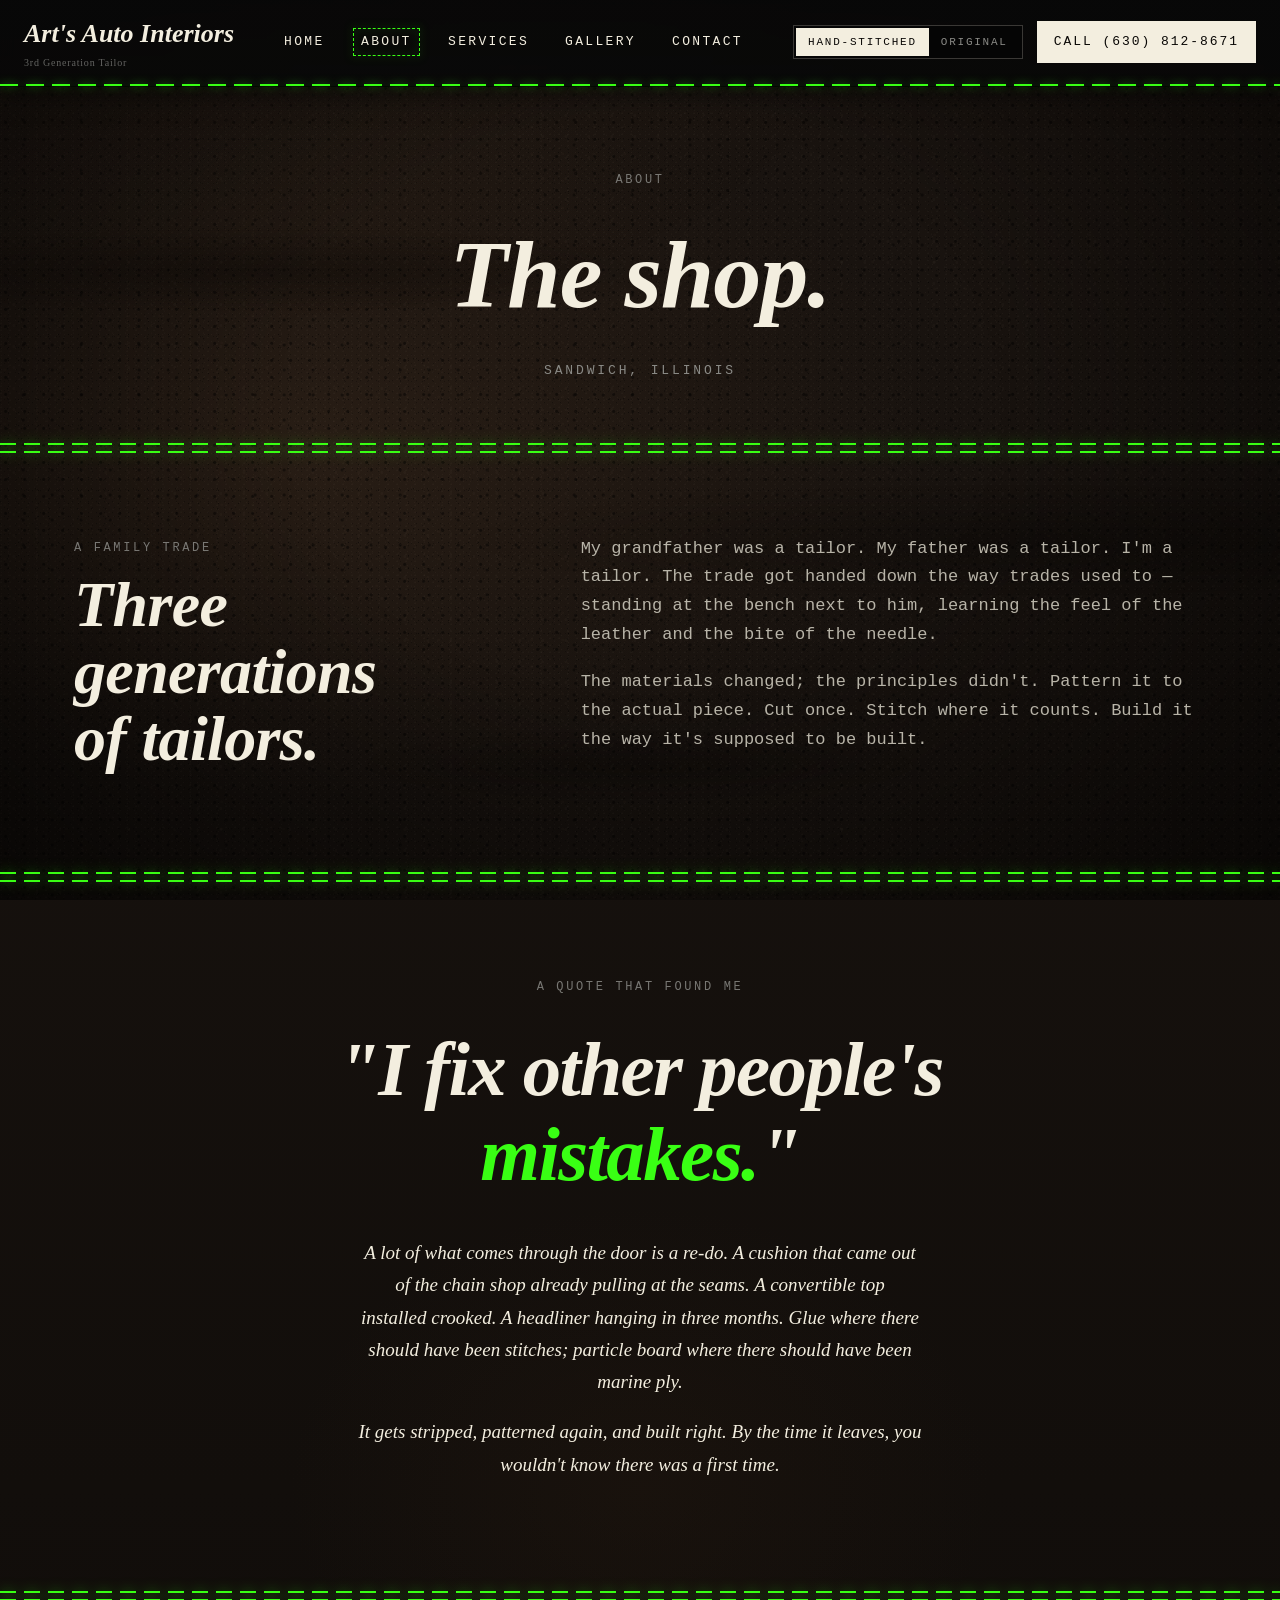
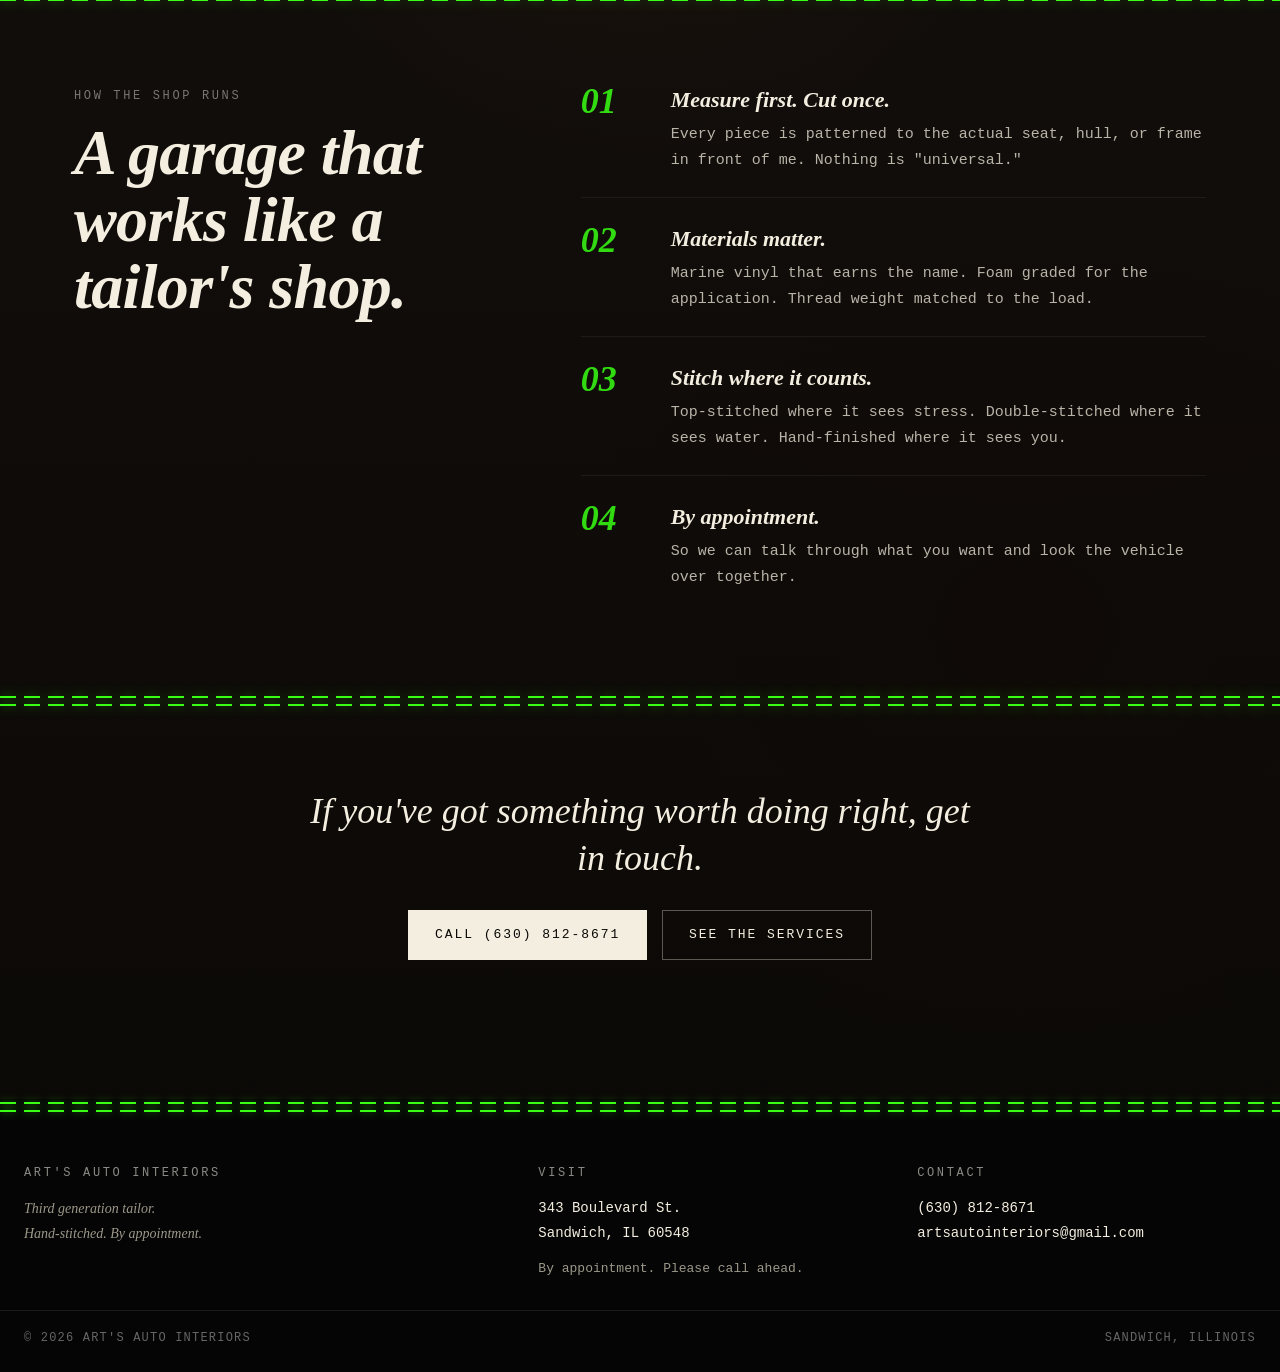
==== about.html @ 2ccc023e "Flatten site to repo root for GitHub Pages" ====
<!doctype html>
<html lang="en">
<head>
<meta charset="utf-8" />
<meta name="viewport" content="width=device-width, initial-scale=1" />
<title>About — Art's Auto Interiors</title>
<meta name="description" content="Third generation tailor in Sandwich, Illinois. Hand-stitched custom interiors. By appointment only." />
<link rel="stylesheet" href="styles.css?v=8" />
</head>
<body class="leather-bg" data-palette="restrained" data-page="about" data-screen-label="02 About">

  <section class="page-header">
    <span class="eyebrow">About</span>
    <h1>The shop.</h1>
    <span class="marker">Sandwich, Illinois</span>
  </section>

  <div class="divider stitch-double"></div>

  <!-- Mission opener -->
  <section class="mission">
    <div class="mission-grid">
      <div>
        <span class="eyebrow">A family trade</span>
        <h2 class="section-title">Three generations<br/>of <em>tailors.</em></h2>
      </div>
      <div>
        <p class="lede">
          My grandfather was a tailor. My father was a tailor. I'm a tailor.
          The trade got handed down the way trades used to — standing at the bench
          next to him, learning the feel of the leather and the bite of the needle.
        </p>
        <p class="lede" style="margin-top:18px;">
          The materials changed; the principles didn't. Pattern it to the actual piece.
          Cut once. Stitch where it counts. Build it the way it's supposed to be built.
        </p>
      </div>
    </div>
  </section>

  <div class="divider stitch-double"></div>

  <!-- "I fix other people's mistakes" — quieter, intentional -->
  <section class="mistakes">
    <div class="mistakes-inner">
      <span class="eyebrow">A quote that found me</span>
      <p class="mistakes-headline">"I fix other people's <em>mistakes.</em>"</p>
      <p class="mistakes-body">
        A lot of what comes through the door is a re-do. A cushion that came
        out of the chain shop already pulling at the seams. A convertible top
        installed crooked. A headliner hanging in three months. Glue where
        there should have been stitches; particle board where there should
        have been marine ply.
      </p>
      <p class="mistakes-body">
        It gets stripped, patterned again, and built right. By the time it leaves,
        you wouldn't know there was a first time.
      </p>
    </div>
  </section>

  <div class="divider stitch-double"></div>

  <!-- Philosophy -->
  <section class="heritage">
    <div class="heritage-grid">
      <div>
        <span class="eyebrow">How the shop runs</span>
        <h2 class="section-title">A garage that<br/>works like a <em>tailor's shop.</em></h2>
      </div>
      <div class="heritage-list">
        <div class="heritage-item">
          <span class="num">01</span>
          <div>
            <h4>Measure first. Cut once.</h4>
            <p>Every piece is patterned to the actual seat, hull, or frame in front of me. Nothing is "universal."</p>
          </div>
        </div>
        <div class="heritage-item">
          <span class="num">02</span>
          <div>
            <h4>Materials matter.</h4>
            <p>Marine vinyl that earns the name. Foam graded for the application. Thread weight matched to the load.</p>
          </div>
        </div>
        <div class="heritage-item">
          <span class="num">03</span>
          <div>
            <h4>Stitch where it counts.</h4>
            <p>Top-stitched where it sees stress. Double-stitched where it sees water. Hand-finished where it sees you.</p>
          </div>
        </div>
        <div class="heritage-item">
          <span class="num">04</span>
          <div>
            <h4>By appointment.</h4>
            <p>So we can talk through what you want and look the vehicle over together.</p>
          </div>
        </div>
      </div>
    </div>
  </section>

  <div class="divider stitch-double"></div>

  <!-- Closing -->
  <section class="closing">
    <p class="closing-line">If you've got something worth doing right, get in touch.</p>
    <div style="display:flex;gap:14px;justify-content:center;flex-wrap:wrap;margin-top:28px;">
      <a class="btn btn-primary" href="tel:+16308128671">Call (630) 812-8671</a>
      <a class="btn" href="services.html">See the services</a>
    </div>
  </section>

  <script src="site.js?v=5"></script>

  <style>
    .mission { max-width: 1180px; margin: 0 auto; padding: 80px 24px; }
    .mission-grid {
      display: grid;
      grid-template-columns: 1fr 1.4fr;
      gap: 60px;
      align-items: start;
    }
    @media (max-width: 1024px) {
      .mission-grid { grid-template-columns: 1fr; gap: 28px; }
    }

    .mistakes {
      max-width: 1180px;
      margin: 0 auto;
      padding: 90px 24px;
    }
    .mistakes-inner {
      max-width: 760px;
      margin: 0 auto;
      text-align: center;
    }
    .mistakes-headline {
      font-family: 'Playfair Display', serif;
      font-style: italic;
      font-weight: 900;
      font-size: clamp(40px, 6vw, 80px);
      line-height: 1.1;
      color: var(--bone);
      letter-spacing: -0.02em;
      margin: 18px 0 40px;
    }
    .mistakes-headline em {
      color: var(--lime);
      font-style: italic;
    }
    .mistakes-body {
      font-family: 'Playfair Display', serif;
      font-style: italic;
      font-size: clamp(17px, 1.6vw, 19px);
      line-height: 1.7;
      color: var(--bone);
      max-width: 60ch;
      margin: 0 auto 18px;
      text-wrap: pretty;
    }

    .heritage { max-width: 1180px; margin: 0 auto; padding: 80px 24px; }
    .heritage-grid {
      display: grid;
      grid-template-columns: 1fr 1.4fr;
      gap: 60px;
      align-items: start;
    }
    .heritage-list {
      display: flex;
      flex-direction: column;
      gap: 0;
    }
    .heritage-item {
      display: grid;
      grid-template-columns: 70px 1fr;
      gap: 20px;
      padding: 24px 0;
      border-top: 1px solid rgba(255,255,255,0.06);
    }
    .heritage-item:first-child { border-top: 0; padding-top: 0; }
    .heritage-item .num {
      font-family: 'Playfair Display', serif;
      font-style: italic;
      font-weight: 900;
      font-size: 36px;
      line-height: 1;
      color: var(--lime);
      opacity: 0.85;
    }
    .heritage-item h4 {
      font-family: 'Playfair Display', serif;
      font-style: italic;
      font-weight: 700;
      font-size: 22px;
      color: var(--bone);
      margin-bottom: 6px;
    }
    .heritage-item p {
      font-family: 'Special Elite', monospace;
      color: #b8b4a8;
      font-size: 15px;
      line-height: 1.7;
    }
    @media (max-width: 1024px) {
      .heritage-grid { grid-template-columns: 1fr; gap: 30px; }
      .heritage-item { grid-template-columns: 50px 1fr; }
      .heritage-item .num { font-size: 28px; }
    }

    .closing {
      max-width: 760px;
      margin: 0 auto;
      padding: 80px 24px 60px;
      text-align: center;
    }
    .closing-line {
      font-family: 'Playfair Display', serif;
      font-style: italic;
      font-size: clamp(24px, 3.2vw, 36px);
      color: var(--bone);
      line-height: 1.3;
      text-wrap: pretty;
    }
  </style>

</body>
</html>
---- styles.css ----
/* =====================================================
   Art's Auto Interiors — shared stylesheet
   Visual DNA: black leather + neon lime stitching
   ===================================================== */

:root {
  /* Lime = the thread. One job: stitching. Toggle off via [data-palette="restrained"] on body. */
  --lime: #39ff14;
  --lime-glow: rgba(57, 255, 20, 0.55);
  --lime-soft: rgba(57, 255, 20, 0.18);
  --lime-line: rgba(57, 255, 20, 0.85);
  --black: #050505;
  --leather: #131313;
  --leather-2: #1a1a1a;
  --leather-edge: #0a0a0a;
  --bone: #f3eedf;
  --ash: #8a8a86;
  --rust: #b04a2a;

  /* Semantic tokens — components reference these so a theme swap is one block of overrides. */
  --c-text: var(--bone);
  --c-text-muted: var(--ash);
  --c-eyebrow: var(--lime);
  --c-em: var(--lime);
  --c-link: var(--lime);
  --c-link-hover: var(--lime);
  --c-btn-primary-bg: var(--lime);
  --c-btn-primary-fg: #000;
  --c-btn-primary-bd: var(--lime);
  --c-btn-bg: transparent;
  --c-btn-fg: var(--lime);
  --c-btn-bd: var(--lime-line);
  --c-card-h: var(--bone);
  --c-card-hover-bd: var(--lime-line);
  --c-nav-hover: var(--lime);
  --c-footer-h: var(--lime);
  --c-stitch: var(--lime);
  --c-stitch-glow: var(--lime-glow);
  --c-stitch-line: var(--lime-line);
}

/* Restrained palette — lime is reserved for stitching only.
   Headlines/eyebrows/buttons/links go bone+ash. Stitching keeps its lime. */
[data-palette="restrained"] {
  --c-eyebrow: var(--ash);
  --c-em: var(--bone);
  --c-link: var(--bone);
  --c-link-hover: var(--bone);
  --c-btn-primary-bg: var(--bone);
  --c-btn-primary-fg: #0a0806;
  --c-btn-primary-bd: var(--bone);
  --c-btn-bg: transparent;
  --c-btn-fg: var(--bone);
  --c-btn-bd: rgba(243, 238, 223, 0.35);
  --c-card-hover-bd: rgba(243, 238, 223, 0.4);
  --c-nav-hover: var(--bone);
  --c-footer-h: var(--ash);
  --c-brand-mark: var(--bone);
  --c-brand-tag: var(--ash);
}

* { box-sizing: border-box; margin: 0; padding: 0; }

html { scroll-behavior: smooth; }

body {
  font-family: 'Special Elite', 'Courier New', monospace;
  color: var(--bone);
  background: var(--black);
  line-height: 1.5;
  min-height: 100vh;
  overflow-x: hidden;
}

/* ---------- Leather background system ---------- */

.leather-bg {
  position: relative;
  background-color: #0c0a08;
  background-image:
    /* fine leather pore grain — denser */
    radial-gradient(circle 1.5px at 12% 18%, rgba(255,235,200,0.06), transparent 70%),
    radial-gradient(circle 1px at 38% 42%, rgba(0,0,0,0.65), transparent 70%),
    radial-gradient(circle 1.2px at 67% 28%, rgba(255,235,200,0.05), transparent 70%),
    radial-gradient(circle 1px at 84% 73%, rgba(0,0,0,0.55), transparent 70%),
    radial-gradient(circle 0.8px at 22% 78%, rgba(255,235,200,0.04), transparent 70%),
    radial-gradient(circle 1.4px at 55% 88%, rgba(0,0,0,0.6), transparent 70%),
    radial-gradient(circle 0.9px at 91% 12%, rgba(255,235,200,0.05), transparent 70%),
    radial-gradient(circle 1.1px at 7% 62%, rgba(0,0,0,0.5), transparent 70%),
    /* large mottling — warmer leather tone */
    radial-gradient(ellipse 900px 500px at 25% 15%, rgba(60,42,28,0.45), transparent 70%),
    radial-gradient(ellipse 700px 600px at 80% 75%, rgba(15,10,6,0.7), transparent 70%),
    radial-gradient(ellipse 500px 400px at 50% 50%, rgba(45,30,18,0.25), transparent 70%),
    /* base — dark warm leather */
    linear-gradient(180deg, #1a1410, #0a0806);
  background-size:
    9px 7px, 11px 9px, 13px 11px, 10px 13px, 7px 7px, 14px 10px, 12px 8px, 8px 11px,
    100% 100%, 100% 100%, 100% 100%, 100% 100%;
  background-attachment: fixed, fixed, fixed, fixed, fixed, fixed, fixed, fixed, scroll, scroll, scroll, scroll;
}

.leather-bg::before {
  content: '';
  position: fixed;
  inset: 0;
  pointer-events: none;
  background-image:
    /* large creases — soft elongated shadows */
    radial-gradient(ellipse 600px 60px at 20% 30%, rgba(0,0,0,0.35), transparent 70%),
    radial-gradient(ellipse 800px 80px at 80% 60%, rgba(0,0,0,0.3), transparent 70%),
    radial-gradient(ellipse 400px 50px at 50% 85%, rgba(0,0,0,0.25), transparent 70%),
    /* speckled pores layer 2 */
    radial-gradient(circle 1px at 30% 20%, rgba(0,0,0,0.5) 0 1px, transparent 2px),
    radial-gradient(circle 0.6px at 60% 50%, rgba(255,225,190,0.03) 0 1px, transparent 2px),
    radial-gradient(circle 1px at 80% 80%, rgba(0,0,0,0.45) 0 1px, transparent 2px),
    radial-gradient(circle 0.6px at 15% 70%, rgba(255,225,190,0.025) 0 1px, transparent 2px);
  background-size:
    100% 100%, 100% 100%, 100% 100%,
    19px 17px, 23px 21px, 29px 25px, 31px 27px;
  opacity: 0.85;
  z-index: 0;
}

.leather-bg::after {
  content: '';
  position: fixed;
  inset: 0;
  pointer-events: none;
  background:
    /* vignette */
    radial-gradient(ellipse 70% 80% at 50% 45%, transparent 40%, rgba(0,0,0,0.6) 100%),
    /* warm highlight from upper-left */
    radial-gradient(ellipse 80% 60% at 20% 0%, rgba(120,80,40,0.08), transparent 60%);
  z-index: 0;
}

.leather-bg > * { position: relative; z-index: 1; }

/* ---------- Leather mode: photo (tiled) ---------- */
/* When body[data-leather="photo-*"], swap the procedural CSS for a tiled image. */
.leather-bg[data-leather^="photo"] {
  background-color: #0a0806;
  background-image: var(--leather-img);
  background-size: 512px 512px;
  background-repeat: repeat;
  background-attachment: fixed;
}
.leather-bg[data-leather^="photo"]::before {
  content: '';
  position: fixed;
  inset: 0;
  pointer-events: none;
  background:
    radial-gradient(ellipse 600px 60px at 20% 30%, rgba(0,0,0,0.3), transparent 70%),
    radial-gradient(ellipse 800px 80px at 80% 60%, rgba(0,0,0,0.25), transparent 70%);
  background-size: 100% 100%, 100% 100%;
  z-index: 0;
  opacity: 1;
}

.leather-bg[data-leather="photo-black"]   { --leather-img: url('assets/leather-black.jpg'); }
.leather-bg[data-leather="photo-cognac"]  { --leather-img: url('assets/leather-cognac.jpg'); }
.leather-bg[data-leather="photo-oxblood"] { --leather-img: url('assets/leather-oxblood.jpg'); }
.leather-bg[data-leather="photo-saddle"]  { --leather-img: url('assets/leather-saddle.jpg'); }

/* ---------- Leather mode: flat (no texture, just deep tonal black) ---------- */
.leather-bg[data-leather="flat"] {
  background: #0a0806;
}
.leather-bg[data-leather="flat"]::before {
  content: '';
  position: fixed;
  inset: 0;
  pointer-events: none;
  background: none;
}
.leather-bg[data-leather="flat"]::after {
  content: '';
  position: fixed;
  inset: 0;
  pointer-events: none;
  background: radial-gradient(ellipse 70% 80% at 50% 45%, transparent 40%, rgba(0,0,0,0.5) 100%);
  z-index: 0;
}

/* ---------- Leather intensity (overlay alpha control) ---------- */
.leather-bg[data-intensity="subtle"]::before { opacity: 0.45; }
.leather-bg[data-intensity="strong"]::before { opacity: 1; }
.leather-bg[data-intensity="strong"]::after { background:
    radial-gradient(ellipse 70% 80% at 50% 45%, transparent 30%, rgba(0,0,0,0.75) 100%),
    radial-gradient(ellipse 80% 60% at 20% 0%, rgba(120,80,40,0.12), transparent 60%);
}
.leather-bg[data-leather^="photo"][data-intensity="subtle"] {
  background-color: #0c0908;
  background-blend-mode: multiply;
}
.leather-bg[data-leather^="photo"][data-intensity="strong"] {
  background-blend-mode: normal;
}

/* ---------- Stitching variants ---------- */
.leather-bg[data-stitch="dividers-only"] .hero-stitch,
.leather-bg[data-stitch="dividers-only"] .stitch-h { display: none; }

.leather-bg[data-stitch="off"] .hero-stitch,
.leather-bg[data-stitch="off"] .stitch-h,
.leather-bg[data-stitch="off"] .stitch-double { display: none; }

/* ---------- Stitch system ---------- */

/* Single dashed lime stitch */
.stitch-h {
  height: 1px;
  background-image: linear-gradient(90deg, var(--lime-line) 0 14px, transparent 14px 22px);
  background-size: 22px 1px;
  background-repeat: repeat-x;
  filter: drop-shadow(0 0 4px var(--lime-glow));
}

/* Double stitch — two parallel dashed lines */
.stitch-double {
  height: 14px;
  position: relative;
  flex-shrink: 0;
}
.stitch-double::before,
.stitch-double::after {
  content: '';
  position: absolute;
  left: 0;
  right: 0;
  height: 2px;
  background-image: linear-gradient(90deg, var(--lime) 0 16px, transparent 16px 24px);
  background-size: 24px 2px;
  background-repeat: repeat-x;
  filter: drop-shadow(0 0 6px var(--lime-glow));
}
.stitch-double::before { top: 2px; }
.stitch-double::after { bottom: 2px; }

/* Section divider — full width double stitch */
.divider {
  width: 100%;
  margin: 0;
}

/* Panel with stitched border (mimics leather panel) */
.stitched-panel {
  position: relative;
  background:
    radial-gradient(ellipse 700px 400px at 30% 20%, rgba(40,40,40,0.5), transparent 70%),
    linear-gradient(180deg, #181818, #0d0d0d);
  border: 1px solid #000;
  box-shadow:
    inset 0 0 60px rgba(0,0,0,0.6),
    0 4px 20px rgba(0,0,0,0.6);
  padding: 32px;
}

.stitched-panel::before {
  content: '';
  position: absolute;
  inset: 10px;
  border: 2px dashed var(--lime);
  border-radius: 2px;
  pointer-events: none;
  filter: drop-shadow(0 0 4px var(--lime-glow));
  opacity: 0.9;
}

/* Variant — corner stitch only on specific sides */
.stitched-panel.tight::before { inset: 8px; }

/* ---------- Type ---------- */

@import url('https://fonts.googleapis.com/css2?family=Playfair+Display:ital,wght@1,700;1,900&family=Permanent+Marker&family=Reenie+Beanie&family=Special+Elite&display=swap');

.logo-type {
  font-family: 'Playfair Display', Georgia, serif;
  font-style: italic;
  font-weight: 900;
  color: var(--lime);
  letter-spacing: -0.01em;
  text-shadow:
    0 0 14px var(--lime-glow),
    0 0 30px rgba(57,255,20,0.25),
    2px 2px 0 #000;
  line-height: 1;
}

.marker {
  font-family: 'Permanent Marker', 'Reenie Beanie', cursive;
  color: var(--lime);
  letter-spacing: 0.01em;
  font-weight: 400;
}

.scrawl {
  font-family: 'Reenie Beanie', cursive;
  color: var(--lime);
  text-shadow: 0 0 8px var(--lime-glow);
  font-size: 1.4em;
  line-height: 1;
}

h1, h2, h3 { font-family: 'Playfair Display', Georgia, serif; font-style: italic; }

/* ---------- Header ---------- */

.site-header {
  position: sticky;
  top: 0;
  z-index: 50;
  background:
    linear-gradient(180deg, rgba(8,8,8,0.96), rgba(8,8,8,0.92));
  backdrop-filter: blur(8px);
  border-bottom: 1px solid #000;
  box-shadow: 0 4px 24px rgba(0,0,0,0.7);
}

.site-header::after {
  content: '';
  display: block;
  height: 2px;
  background-image: linear-gradient(90deg, var(--lime) 0 18px, transparent 18px 26px);
  background-size: 26px 2px;
  filter: drop-shadow(0 0 4px var(--lime-glow));
}

.header-inner {
  max-width: 1280px;
  margin: 0 auto;
  padding: 14px 24px;
  display: flex;
  align-items: center;
  justify-content: space-between;
  gap: 24px;
}

.brand-mark {
  font-family: 'Playfair Display', serif;
  font-style: italic;
  font-weight: 900;
  font-size: 26px;
  color: var(--c-brand-mark, var(--lime));
  text-decoration: none;
  white-space: nowrap;
}

.brand-mark .small {
  display: block;
  font-family: 'Permanent Marker', cursive;
  font-size: 10px;
  letter-spacing: 0.08em;
  font-style: normal;
  font-weight: 400;
  margin-top: 2px;
  opacity: 0.7;
  color: var(--c-brand-tag, inherit);
}

.nav {
  display: flex;
  gap: 4px;
  align-items: center;
}

.nav a {
  font-family: 'Special Elite', monospace;
  text-transform: uppercase;
  font-size: 13px;
  letter-spacing: 0.18em;
  color: var(--bone);
  text-decoration: none;
  padding: 10px 16px;
  position: relative;
  transition: color 0.2s;
}

.nav a::before {
  content: '';
  position: absolute;
  inset: 6px 8px;
  border: 1px dashed transparent;
  pointer-events: none;
  transition: border-color 0.18s ease, filter 0.18s ease;
}

.nav a:hover { color: var(--c-nav-hover); }
.nav a:hover::before {
  border-color: var(--lime);
  filter: drop-shadow(0 0 4px var(--lime-glow));
}

.nav a.active { color: var(--c-nav-hover); }
.nav a.active::before {
  border-color: var(--lime);
  filter: drop-shadow(0 0 4px var(--lime-glow));
}

.btn-call {
  background: var(--c-btn-primary-bg);
  color: var(--c-btn-primary-fg);
  font-family: 'Special Elite', monospace;
  font-size: 13px;
  letter-spacing: 0.15em;
  text-transform: uppercase;
  text-decoration: none;
  padding: 10px 16px;
  border: 1px solid var(--c-btn-primary-bd);
  white-space: nowrap;
  transition: background 0.15s, color 0.15s;
}
.btn-call:hover {
  background: transparent;
  color: var(--c-btn-primary-bg);
}

.menu-toggle {
  display: none;
  background: transparent;
  border: 1px dashed var(--lime);
  color: var(--lime);
  width: 42px;
  height: 42px;
  font-size: 18px;
  cursor: pointer;
  font-family: inherit;
}

@media (max-width: 1024px) {
  .nav, .header-actions .btn-call { display: none; }
  .menu-toggle { display: inline-block; }
  .nav.open {
    display: flex;
    position: absolute;
    top: 100%;
    left: 0;
    right: 0;
    flex-direction: column;
    background: #0a0a0a;
    padding: 12px;
    border-bottom: 2px dashed var(--lime);
    gap: 0;
  }
  .nav.open a { padding: 14px 18px; }
  .header-actions.open .btn-call { display: inline-block; margin-top: 10px; }
}

.header-actions { display: flex; align-items: center; gap: 14px; }

/* ---------- Palette toggle pill ---------- */
.palette-toggle {
  display: inline-flex;
  border: 1px solid rgba(243, 238, 223, 0.22);
  padding: 2px;
  background: rgba(0, 0, 0, 0.35);
}
.palette-toggle button {
  background: transparent;
  border: 0;
  padding: 8px 12px;
  font-family: 'Special Elite', monospace;
  font-size: 11px;
  letter-spacing: 0.16em;
  text-transform: uppercase;
  color: var(--ash);
  cursor: pointer;
  transition: background 0.15s, color 0.15s;
  white-space: nowrap;
}
.palette-toggle button:hover { color: var(--bone); }
.palette-toggle button.on {
  background: var(--bone);
  color: #0a0806;
}
[data-palette="restrained"] .palette-toggle button.on { background: var(--bone); color: #0a0806; }
/* When in original palette, show lime fill on the active "Original" button */
body:not([data-palette="restrained"]) .palette-toggle {
  border-color: rgba(57, 255, 20, 0.35);
}
body:not([data-palette="restrained"]) .palette-toggle button.on {
  background: var(--lime);
  color: #000;
}
@media (max-width: 1024px) {
  .palette-toggle { display: none; }
  .header-actions.open .palette-toggle {
    display: inline-flex;
    margin-top: 10px;
  }
}

/* ---------- Footer ---------- */

.site-footer {
  margin-top: 80px;
  background: #050505;
  border-top: 1px solid #000;
  position: relative;
}

.site-footer::before {
  content: '';
  display: block;
  height: 14px;
  background:
    linear-gradient(90deg, var(--lime) 0 16px, transparent 16px 24px) repeat-x 0 2px / 24px 2px,
    linear-gradient(90deg, var(--lime) 0 16px, transparent 16px 24px) repeat-x 0 10px / 24px 2px;
  filter: drop-shadow(0 0 4px var(--lime-glow));
}

.footer-inner {
  max-width: 1280px;
  margin: 0 auto;
  padding: 50px 24px 30px;
  display: grid;
  grid-template-columns: 1.4fr 1fr 1fr;
  gap: 40px;
}

.footer-inner h4 {
  font-family: 'Special Elite', monospace;
  color: var(--c-footer-h);
  font-size: 12px;
  letter-spacing: 0.22em;
  text-transform: uppercase;
  margin-bottom: 14px;
  font-style: normal;
  font-weight: 400;
}

.footer-inner p, .footer-inner a {
  font-family: 'Special Elite', monospace;
  font-size: 14px;
  color: var(--bone);
  text-decoration: none;
  display: block;
  line-height: 1.8;
}

.footer-inner a:hover { color: var(--c-link-hover); }

.footer-bottom {
  max-width: 1280px;
  margin: 0 auto;
  padding: 18px 24px 28px;
  border-top: 1px solid #1a1a1a;
  display: flex;
  justify-content: space-between;
  font-size: 12px;
  font-family: 'Special Elite', monospace;
  color: #666;
  letter-spacing: 0.1em;
  text-transform: uppercase;
}

@media (max-width: 720px) {
  .footer-inner { grid-template-columns: 1fr; gap: 28px; }
  .footer-bottom { flex-direction: column; gap: 8px; text-align: center; }
}

/* ---------- Page generic ---------- */

.page-wrap { min-height: 100vh; }

main { max-width: 1280px; margin: 0 auto; padding: 60px 24px; }

.page-header {
  text-align: center;
  padding: 80px 24px 60px;
  position: relative;
}

.page-header h1 {
  font-size: clamp(48px, 8vw, 96px);
  color: var(--bone);
  letter-spacing: -0.01em;
  font-weight: 900;
}

.page-header .marker {
  font-family: 'Special Elite', monospace;
  color: var(--ash);
  font-size: 13px;
  letter-spacing: 0.22em;
  text-transform: uppercase;
  margin-top: 14px;
  display: block;
  font-weight: 400;
}

/* ---------- Buttons ---------- */

.btn {
  display: inline-flex;
  align-items: center;
  gap: 10px;
  padding: 14px 26px;
  border: 1px solid var(--c-btn-bd);
  font-family: 'Special Elite', monospace;
  text-transform: uppercase;
  letter-spacing: 0.15em;
  font-size: 13px;
  text-decoration: none;
  cursor: pointer;
  background: var(--c-btn-bg);
  color: var(--c-btn-fg);
  transition: background 0.18s, color 0.18s;
}

.btn:hover {
  background: var(--c-btn-fg);
  color: var(--c-btn-bd);
  border-color: var(--c-btn-fg);
}

.btn-primary {
  background: var(--c-btn-primary-bg);
  color: var(--c-btn-primary-fg);
  border-color: var(--c-btn-primary-bd);
}
.btn-primary:hover {
  background: transparent;
  color: var(--lime);
}

/* ---------- Card with stitched border ---------- */

.card {
  background:
    radial-gradient(ellipse 400px 300px at 30% 20%, rgba(45,45,45,0.55), transparent 70%),
    linear-gradient(180deg, #1c1c1c, #0d0d0d);
  padding: 32px 28px;
  position: relative;
  border: 1px solid #000;
  box-shadow:
    inset 0 0 40px rgba(0,0,0,0.5),
    0 6px 16px rgba(0,0,0,0.5);
  transition: transform 0.25s ease, box-shadow 0.25s ease;
}

.card:hover {
  transform: translateY(-2px);
  border-color: var(--c-card-hover-bd);
}

.card h3 {
  font-family: 'Playfair Display', serif;
  font-style: italic;
  font-weight: 700;
  font-size: 24px;
  color: var(--bone);
  margin-bottom: 8px;
}

.card p {
  font-size: 14.5px;
  color: #c8c4b8;
  line-height: 1.65;
}

/* Card with permanent stitched edge */
.card.stitched { border-color: var(--lime-line); }

/* ---------- Pull-quote ---------- */

.pull-quote {
  text-align: center;
  padding: 80px 24px;
  position: relative;
}

.pull-quote .scrawl-quote {
  font-family: 'Playfair Display', serif;
  font-style: italic;
  font-weight: 900;
  font-size: clamp(40px, 6vw, 76px);
  color: var(--bone);
  line-height: 1.1;
  letter-spacing: -0.01em;
  max-width: 1100px;
  margin: 0 auto;
}
.pull-quote .scrawl-quote em { color: var(--c-em); }

.pull-quote .attrib {
  display: block;
  margin-top: 24px;
  font-family: 'Special Elite', monospace;
  letter-spacing: 0.4em;
  text-transform: uppercase;
  color: #888;
  font-size: 12px;
}

/* ---------- Utilities ---------- */

.eyebrow {
  font-family: 'Special Elite', monospace;
  color: var(--c-eyebrow);
  font-size: 12px;
  letter-spacing: 0.22em;
  text-transform: uppercase;
  display: inline-block;
  margin-bottom: 14px;
  opacity: 0.85;
}

.section-title {
  font-family: 'Playfair Display', serif;
  font-style: italic;
  font-weight: 900;
  font-size: clamp(36px, 5.5vw, 64px);
  color: var(--bone);
  line-height: 1.05;
  margin-bottom: 18px;
  letter-spacing: -0.01em;
}

.section-title em {
  color: var(--c-em);
  font-style: italic;
}

.lede {
  font-size: 17px;
  line-height: 1.7;
  color: #b8b4a8;
  max-width: 60ch;
}

a { color: var(--c-link); }

/* No-scroll-jank for hover stitches: pre-paint dashed border to ensure smoothness */
.card, .nav a, .btn { will-change: transform; }
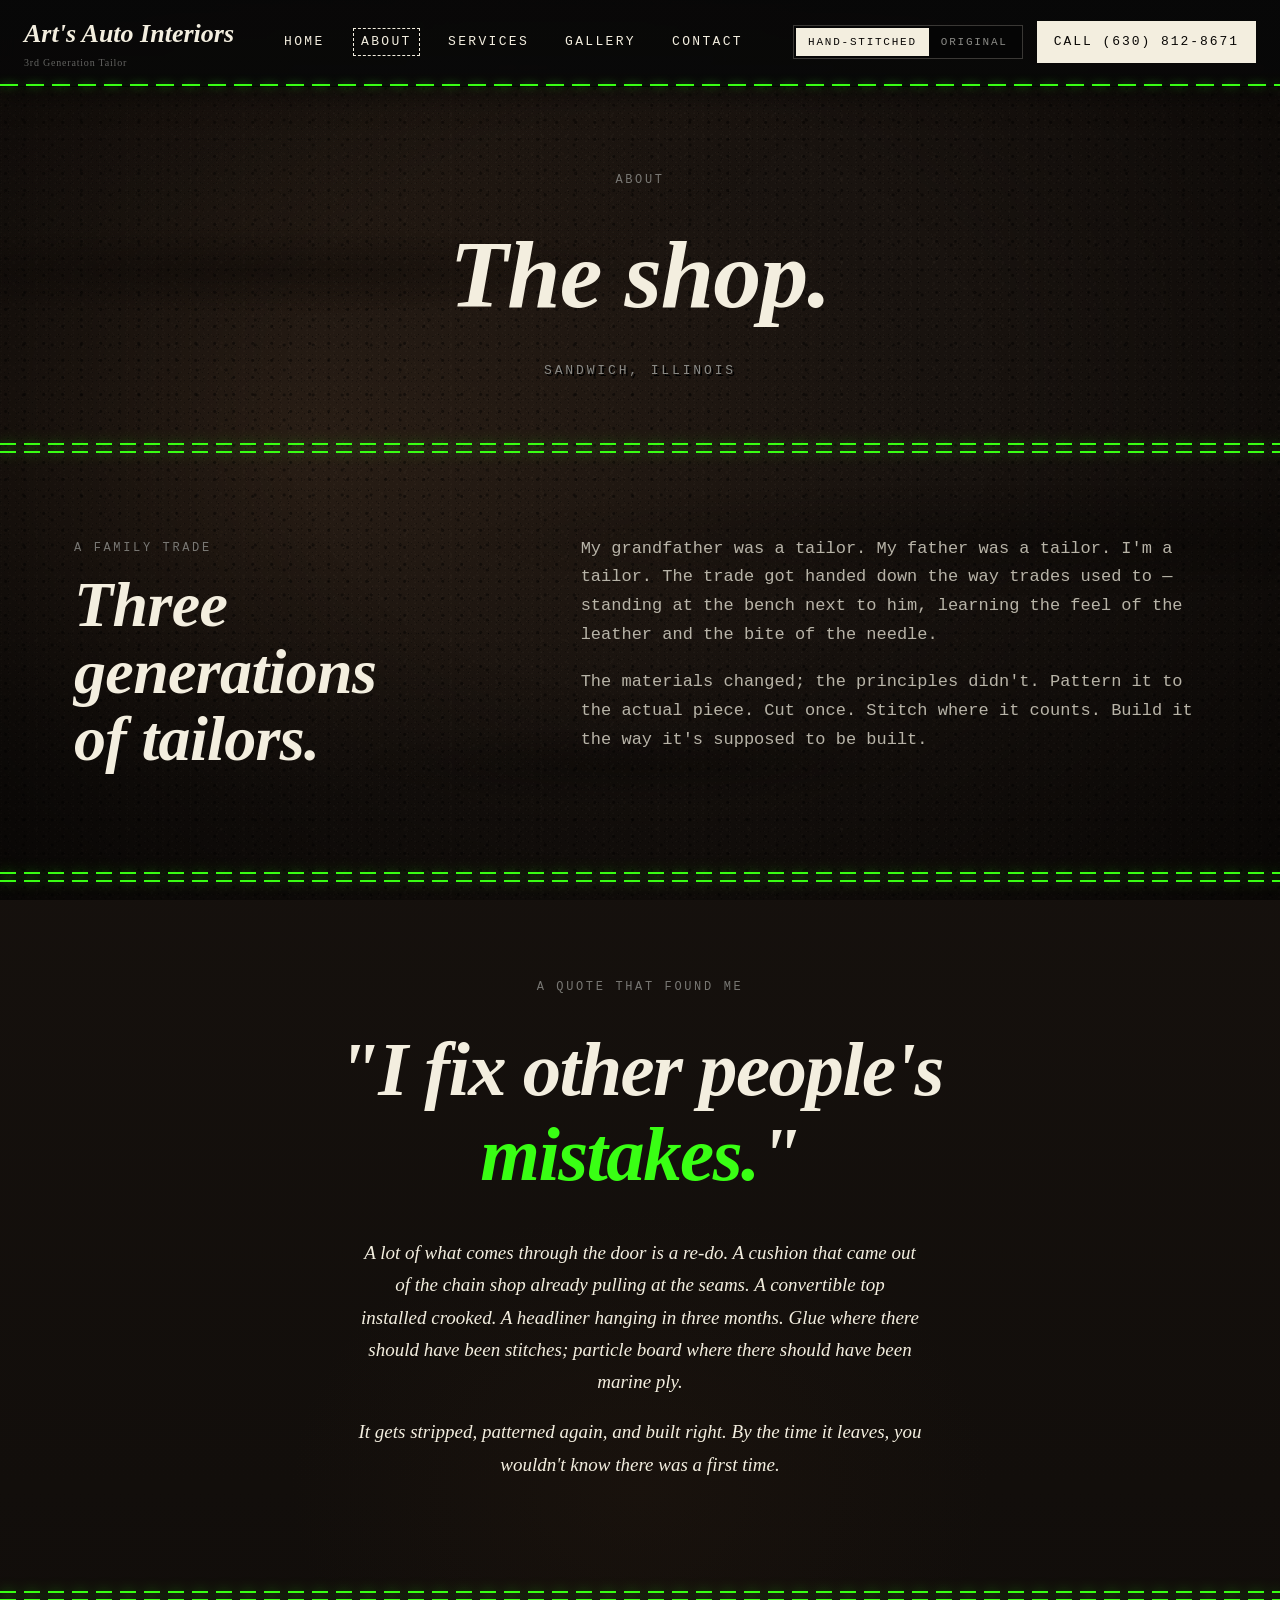
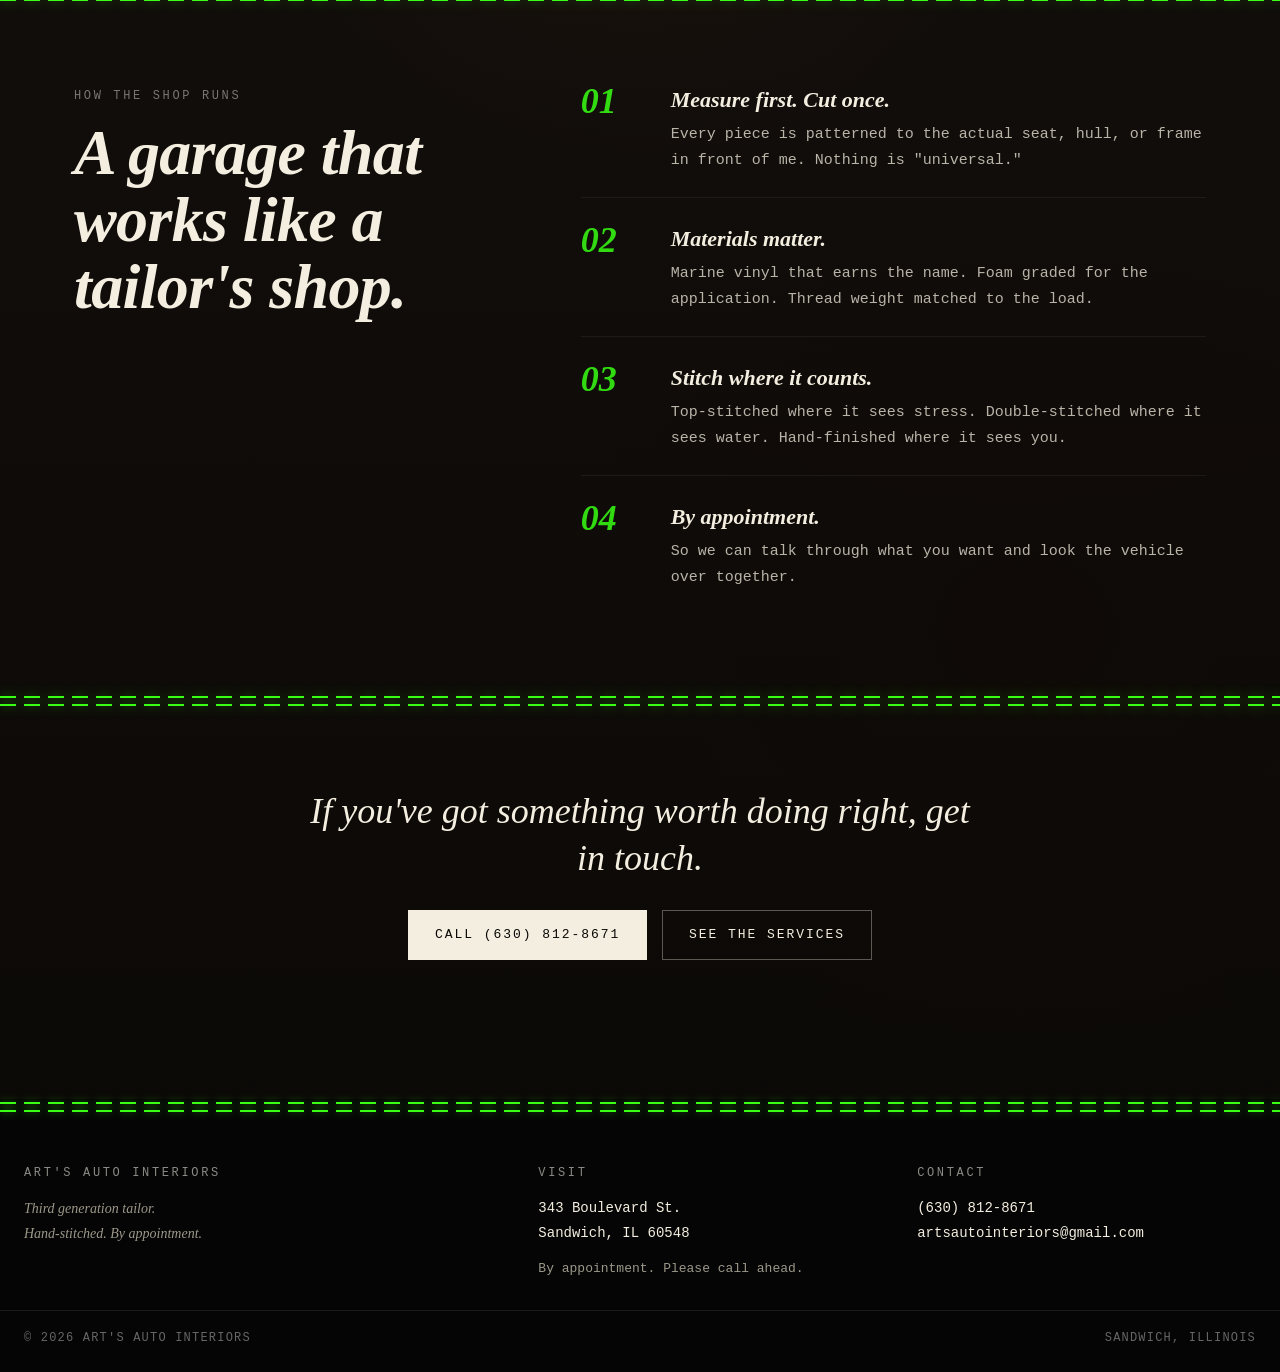
==== commit 71d880ab: "Update site: restrained palette styles + mobile palette toggle" ====
--- a/about.html
+++ b/about.html
@@ -5,7 +5,7 @@
 <meta name="viewport" content="width=device-width, initial-scale=1" />
 <title>About — Art's Auto Interiors</title>
 <meta name="description" content="Third generation tailor in Sandwich, Illinois. Hand-stitched custom interiors. By appointment only." />
-<link rel="stylesheet" href="styles.css?v=8" />
+<link rel="stylesheet" href="styles.css?v=9" />
 </head>
 <body class="leather-bg" data-palette="restrained" data-page="about" data-screen-label="02 About">
 
--- a/styles.css
+++ b/styles.css
@@ -57,6 +57,26 @@
   --c-footer-h: var(--ash);
   --c-brand-mark: var(--bone);
   --c-brand-tag: var(--ash);
+}
+
+/* Restrained: any element painted lime via utility classes flips to bone.
+   Stitching (dashed lines / seams) intentionally stays lime — it IS the thread. */
+[data-palette="restrained"] .lime,
+[data-palette="restrained"] .marker,
+[data-palette="restrained"] .scrawl {
+  color: var(--bone);
+  text-shadow: 2px 2px 0 #000;
+}
+[data-palette="restrained"] .scrawl::before { background-image: linear-gradient(90deg, var(--bone) 0 18px, transparent 18px 26px); filter: none; }
+[data-palette="restrained"] .nav a:hover::before,
+[data-palette="restrained"] .nav a.active::before {
+  border-color: var(--bone);
+  filter: none;
+}
+[data-palette="restrained"] .btn-primary:hover { color: var(--bone); }
+[data-palette="restrained"] .menu-toggle {
+  border-color: rgba(243, 238, 223, 0.4);
+  color: var(--bone);
 }
 
 * { box-sizing: border-box; margin: 0; padding: 0; }
@@ -431,6 +451,15 @@
 @media (max-width: 1024px) {
   .nav, .header-actions .btn-call { display: none; }
   .menu-toggle { display: inline-block; }
+  /* Palette toggle stays visible on mobile next to the burger */
+  .palette-toggle {
+    order: -1; /* sit before the burger if Flex container reorders */
+  }
+  .palette-toggle button {
+    padding: 6px 8px;
+    font-size: 10px;
+    letter-spacing: 0.1em;
+  }
   .nav.open {
     display: flex;
     position: absolute;
@@ -484,7 +513,6 @@
   color: #000;
 }
 @media (max-width: 1024px) {
-  .palette-toggle { display: none; }
   .header-actions.open .palette-toggle {
     display: inline-flex;
     margin-top: 10px;
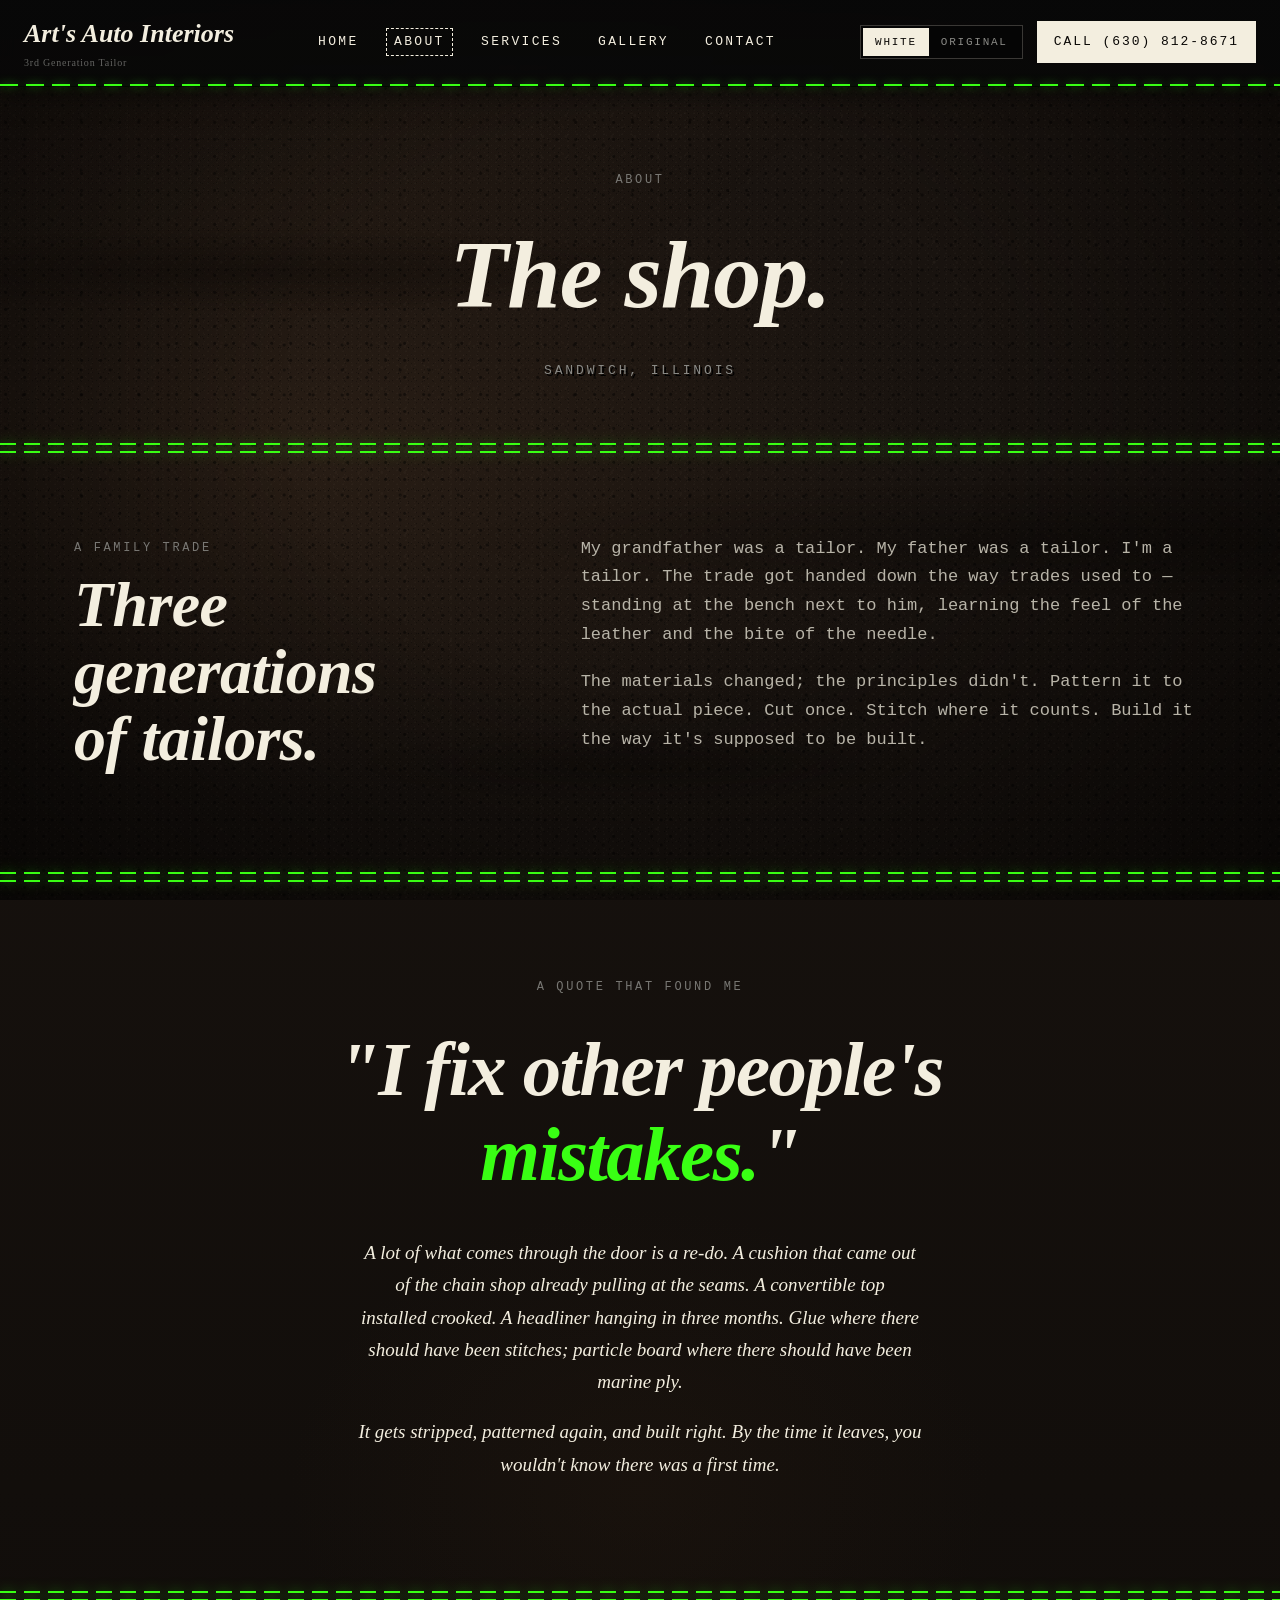
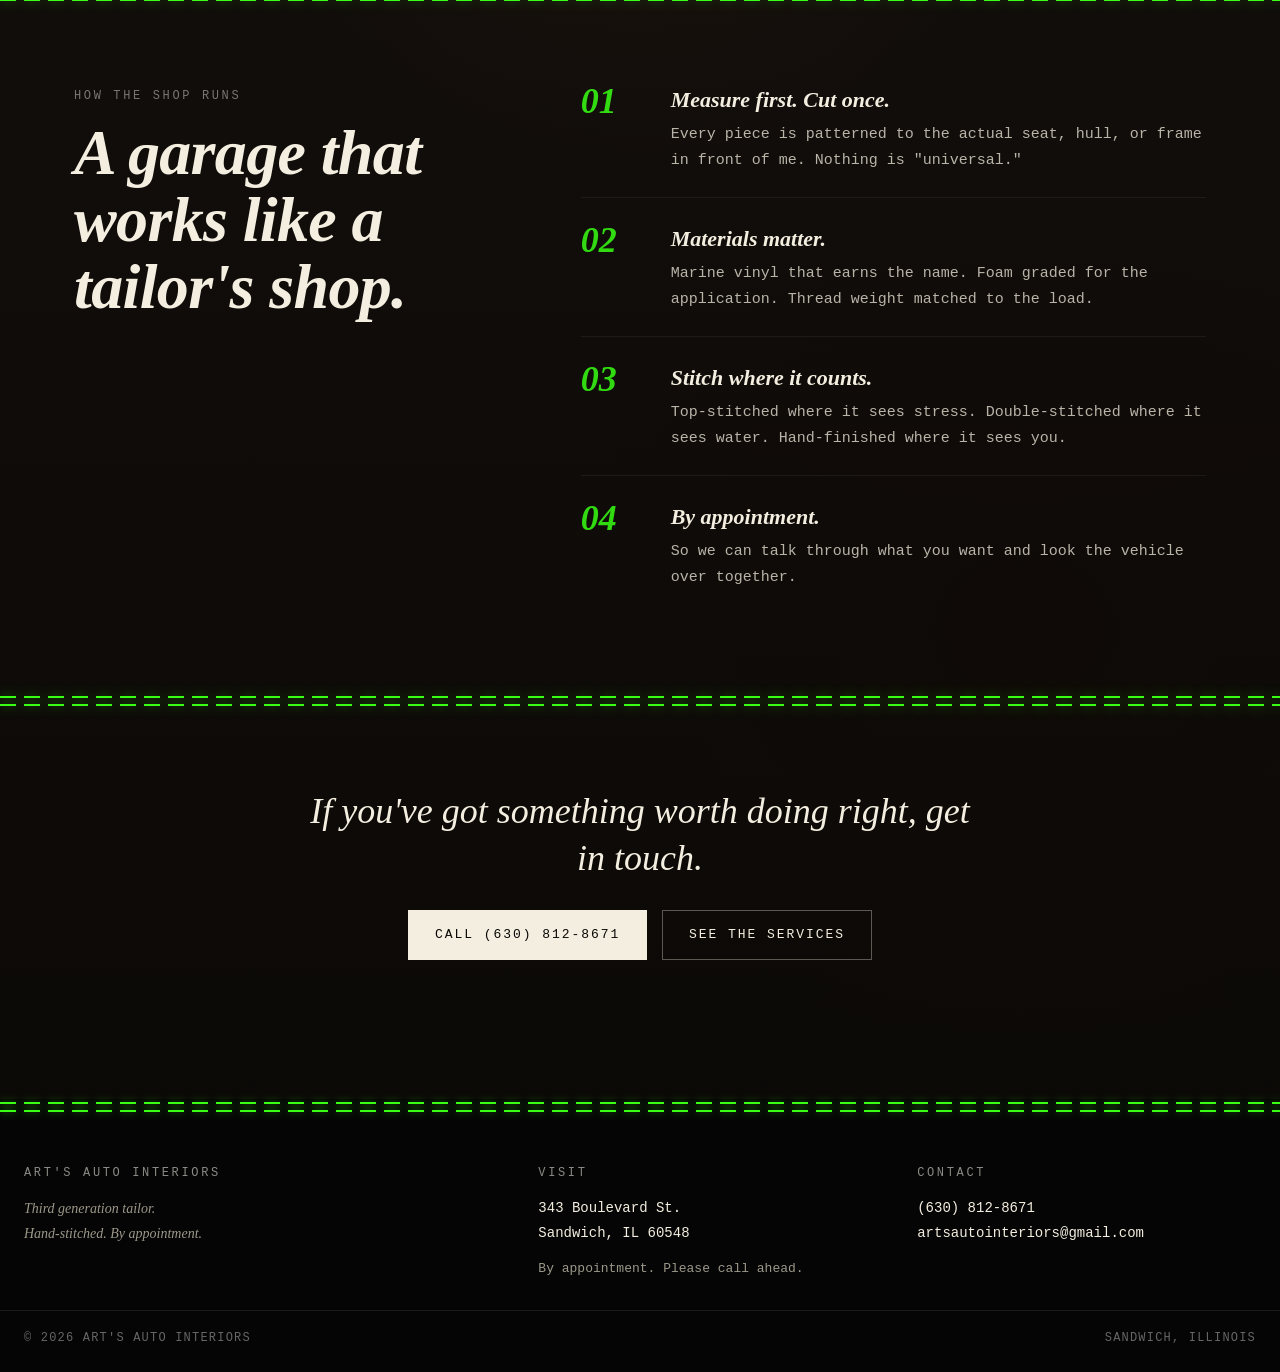
==== commit 5673a7f2: "Rename palette toggle 'Hand-stitched' to 'White'" ====
--- a/about.html
+++ b/about.html
@@ -112,7 +112,7 @@
     </div>
   </section>
 
-  <script src="site.js?v=5"></script>
+  <script src="site.js?v=6"></script>
 
   <style>
     .mission { max-width: 1180px; margin: 0 auto; padding: 80px 24px; }
